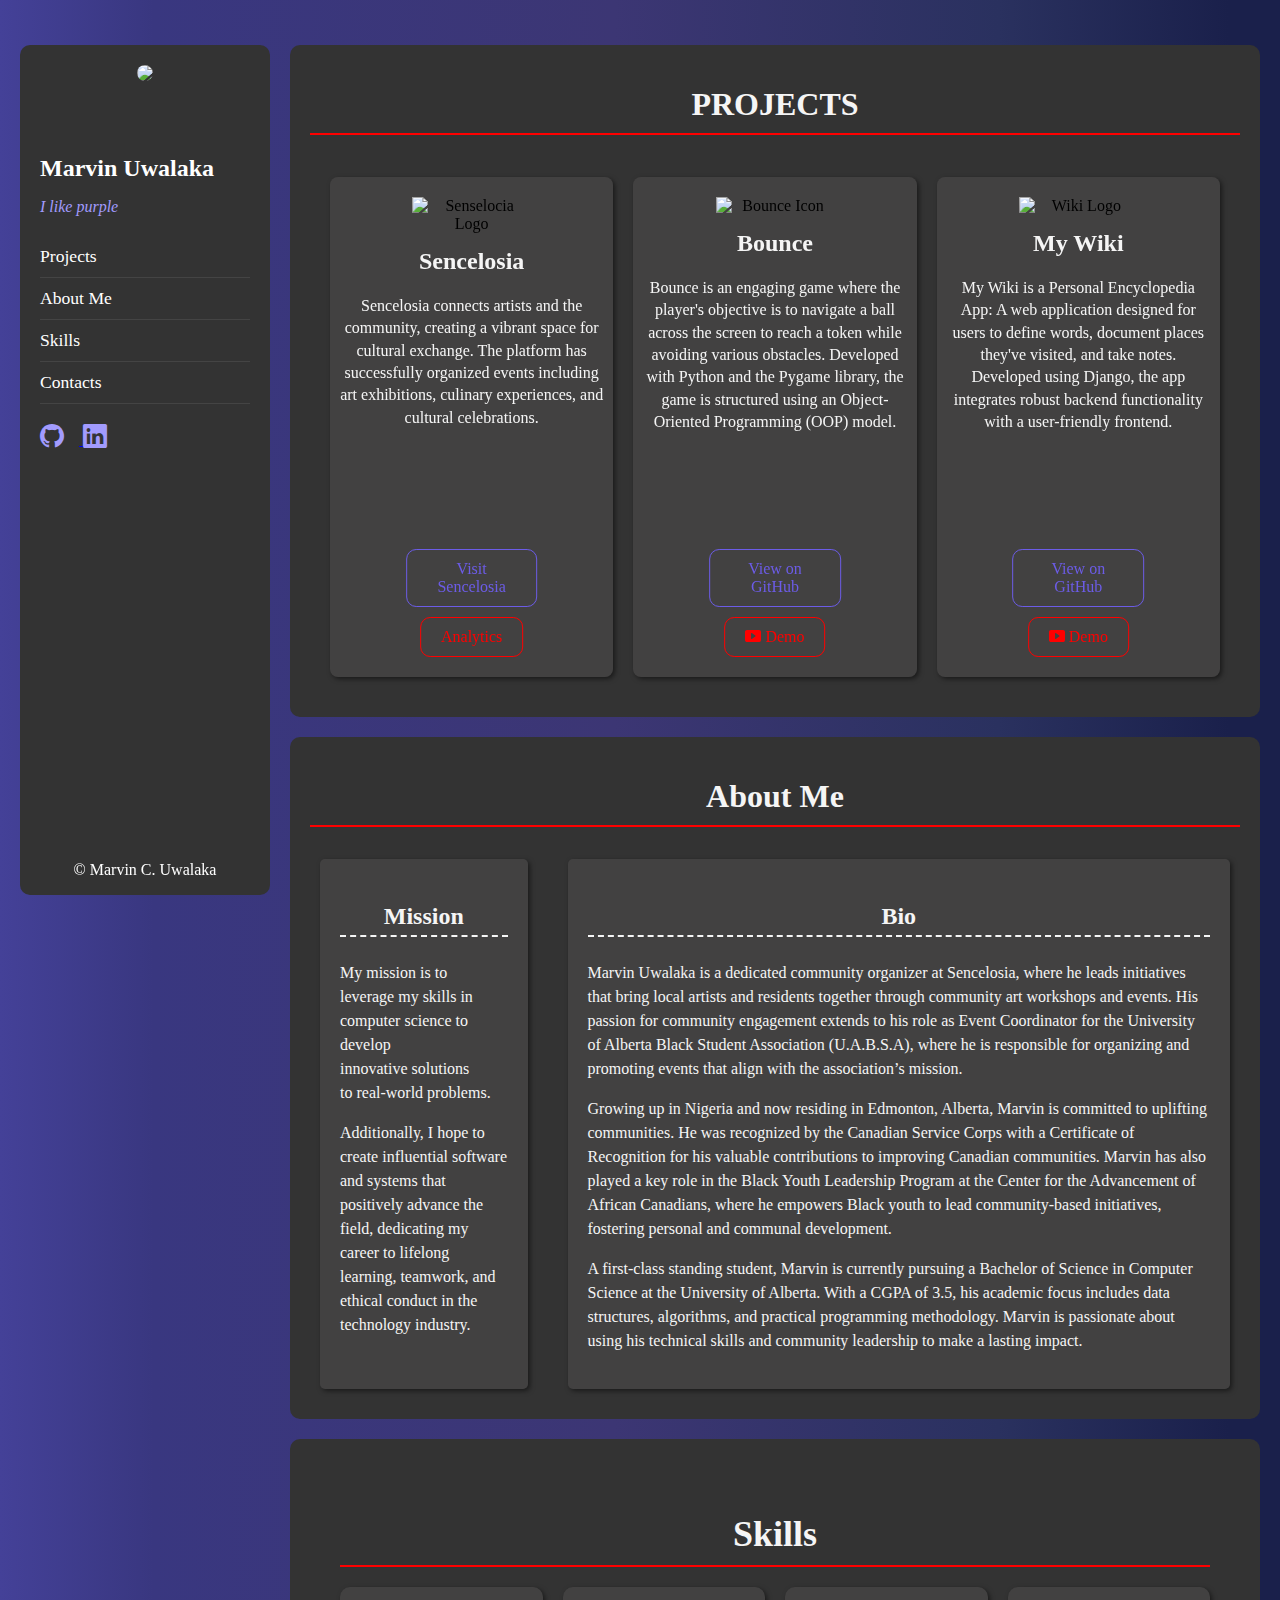
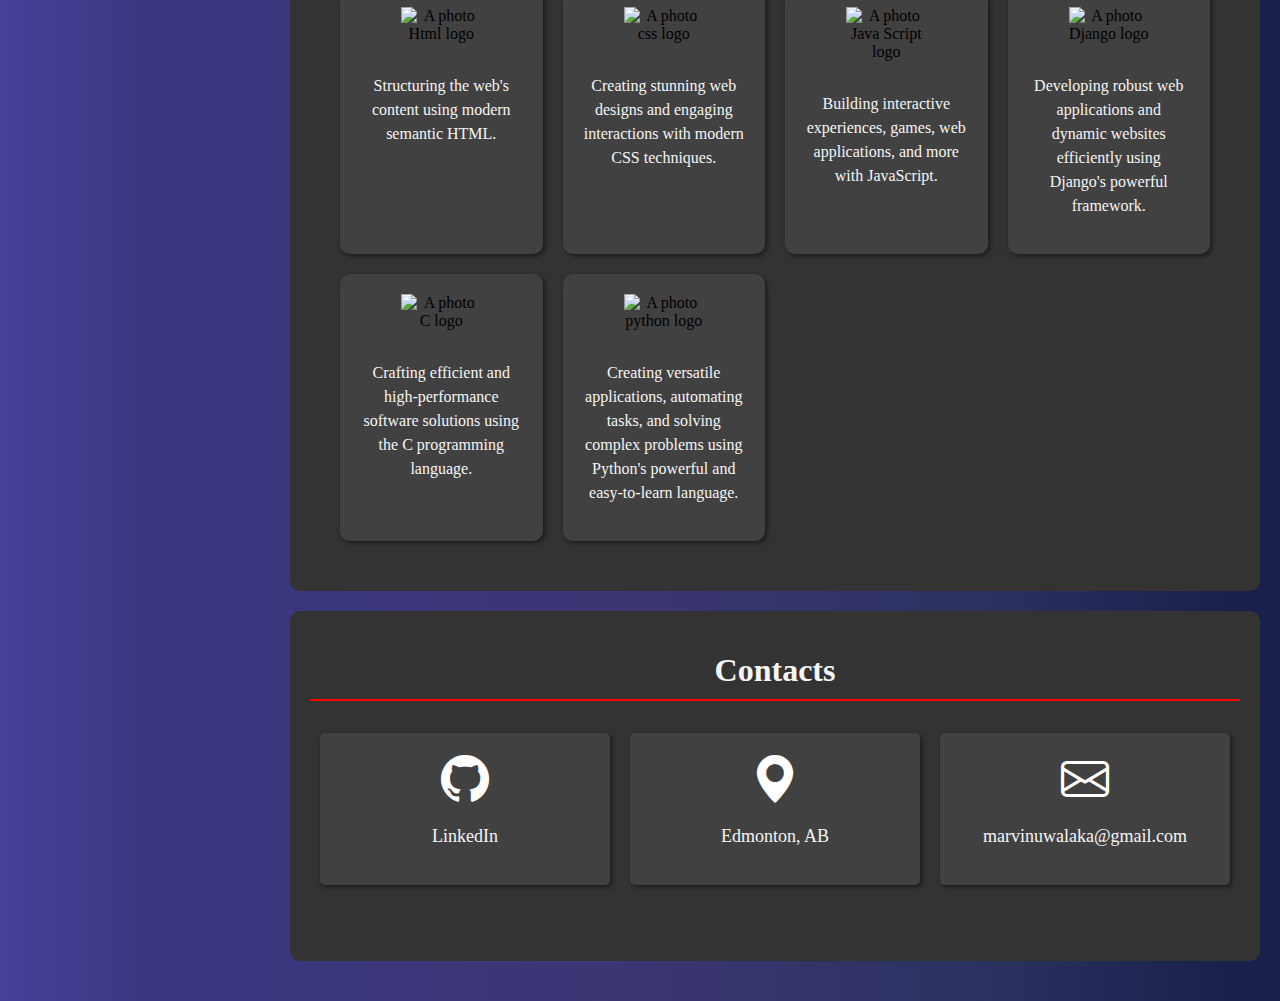
==== index.html @ 14aa169b "linked in number and links" ====
<!DOCTYPE html>
<html lang="en">

<head>
    <meta charset="utf-8">
    <meta name="viewport" content="width=device-width, initial-scale=1.0">
    <link rel="stylesheet" href="change.css">
    <link rel="stylesheet" href="https://cdn.jsdelivr.net/npm/bootstrap-icons@1.11.3/font/bootstrap-icons.min.css">
    <title>Marvin</title>
</head>

<body>
    <div class ="hidden"></div>
    <div class="grid-container">
        <!-- Sidebar -->
        <nav class="marvin sidebar">
            <div class="pp container">
                <img src="pp.jpeg"  class="profile photo"><br><br>
                <h4><b>Marvin Uwalaka</b></h4>
                <p class="purple">I like purple</p>
            </div>
            <div class="page guide">
                <a href="#Projects">Projects</a>
                <a href="#AboutMe">About Me</a>
                <a href="#skills">Skills</a>
                <a href="#contacts">Contacts</a>
            </div>

            <div class="social links">
                <a href="https://github.com/Sauceg" class="icon-link" title="GitHub">
                    <i class="bi bi-github"></i>
                </a>
                <a href="https://www.linkedin.com/in/marvin-uwalaka-99a7b5239" class="icon-link" target="_blank" title="LinkedIn">
                    <i class="bi bi-linkedin"></i>
                </a>
            </div>

            <div class = "cc">
                <p> © Marvin C. Uwalaka</p>
            </div>
        </nav>

        <!-- Main Content -->
        <div class="main-content">
            <section id="Projects">
                <h1><b>PROJECTS</b></h1>
              <!-- <div class="Projects filter">
                    <span>Sort By:</span>
                    <button class="w3-button w3-black">ALL</button>
                    <button class="w3-button w3-white"><i class="fa fa-diamond w3-margin-right"></i>JS</button>
                    <button class="w3-button w3-white w3-hide-small"><i class="fa fa-photo w3-margin-right"></i>Python</button>
                    <button class="w3-button w3-white w3-hide-small"><i class="fa fa-map-pin w3-margin-right"></i>Interactive</button>
                    <button class="w3-button w3-white w3-hide-small"><i class="fa fa-map-pin w3-margin-right"></i>HTML</button>
                    <button class="w3-button w3-white w3-hide-small"><i class="fa fa-map-pin w3-margin-right"></i>CSS</button>
                    <button class="w3-button w3-white w3-hide-small"><i class="fa fa-map-pin w3-margin-right"></i>Games</button>
                </div--> 
                <div class="projects container">
                    <div class="project sencelocia">
                      <img src="fotor-20240302135713.png" title="Senselocia Logo" alt="Senselocia Logo">
                      <h2>Sencelosia</h2>
                      <p> Sencelosia connects artists and the community, creating a vibrant space for cultural exchange. The platform has successfully organized events including art exhibitions, culinary experiences, and cultural celebrations.</p>
                      <div class="project-buttons"> 
                        <a href="https://www.sencelosia.ca/" class="github">Visit Sencelosia</a>
                        <a href="sencelosiaAnalytics.html" class="demo" title ="Senselosia Analytics(weekly updates)">Analytics</a>
                    </div>

                    </div>
                    <div class="project Bounce">
                        <img src="Bounce_icon.png" title="Bounce icon" alt="Bounce Icon">
                        <h2>Bounce</h2> 
                        <p>Bounce is an engaging game where the player's objective is to navigate a ball across the screen to reach a token while avoiding various obstacles. Developed with Python and the Pygame library, the game is structured using an Object-Oriented Programming (OOP) model.
                        </p>
                      <div class="project-buttons"> 
                          <a href="https://github.com/Sauceg/bounce" class="github">View on GitHub</a>
                          <a href="bounceDemo.html" class="demo"><i class="bi bi-play-btn-fill"></i> Demo</a>
                      </div>    

                    </div>

                    <div class="project wiki">
                        <img src="2.png" title="Wiki Logo" alt="Wiki Logo">
                        <h2>My Wiki </h2> 
                        <p> My Wiki is a Personal Encyclopedia App: A web application designed for users to define words, document places they've visited, and take notes. Developed using Django, the app integrates robust backend functionality with a user-friendly frontend.
                        </p>
                        <div class="project-buttons"> 
                          <a href="https://github.com/Sauceg/wiki" class="github ">View on GitHub</a>
                          <a href="wikiDemo.html" class="demo"><i class="bi bi-play-btn-fill"></i> Demo</a>
                        </div>
                    </div>
                </div>
            </section>
            <section id="AboutMe">
                <h1><b>About Me</b></h1>
                <div class = "aboutcontainer">
                    <div class="mission">
                        <h3>Mission</h3>
                        <p>
                            My mission is to leverage my skills in computer science to develop innovative solutions to real-world problems. 
                        </p>
                        <p>
                            Additionally, I hope to create influential software and systems that positively advance the field, dedicating my career to lifelong learning, teamwork, and ethical conduct in the technology industry.
                        </p>
                    </div>
                    <div class= "bio">
                        <h3>Bio</h3>
                        <p>
                            Marvin Uwalaka is a dedicated community organizer at Sencelosia, where he leads initiatives that bring local artists and residents together through community art workshops and events. His passion for community engagement extends to his role as Event Coordinator for the University of Alberta Black Student Association (U.A.B.S.A), where he is responsible for organizing and promoting events that align with the association’s mission.
                        </p>
                        <p>
                            Growing up in Nigeria and now residing in Edmonton, Alberta, Marvin is committed to uplifting communities. He was recognized by the Canadian Service Corps with a Certificate of Recognition for his valuable contributions to improving Canadian communities. Marvin has also played a key role in the Black Youth Leadership Program at the Center for the Advancement of African Canadians, where he empowers Black youth to lead community-based initiatives, fostering personal and communal development.
                        </p>
                        <p> 
                            A first-class standing student, Marvin is currently pursuing a Bachelor of Science in Computer Science at the University of Alberta. With a CGPA of 3.5, his academic focus includes data structures, algorithms, and practical programming methodology. Marvin is passionate about using his technical skills and community leadership to make a lasting impact.
                        </p>
                    </div>
                    
                </div>
            </section>
            <section id="skills">
                <h1>Skills</h1>
                <div class = "skills imgs"> 
                    <div>
                        <img src ="Html.png" title="css" alt =" A photo Html logo"> 
                        <p>Structuring the web's content using modern semantic HTML.</p>
                    </div>
                    <div>
                        <img src ="css.png" title="css" alt =" A photo css logo"> 
                        <p>Creating stunning web designs and engaging interactions with modern CSS techniques.</p>
                    </div> 
                    <div>
                        <img src ="Java.png" title="css" alt =" A photo Java Script logo"> 
                        <p>Building interactive experiences, games, web applications, and more with JavaScript.</p>
                    </div>
                    <div>
                        <img src ="django-logo-negative.png" title="css" alt =" A photo Django logo"> 
                        <p>Developing robust web applications and dynamic websites efficiently using Django's powerful framework.</p>
                    </div>
                    <div>
                        <img src ="C.png" title="css" alt =" A photo C logo"> 
                        <p>Crafting efficient and high-performance software solutions using the C programming language.</p>
                    </div>
                    <div>
                        <img src ="python.png" title="css" alt =" A photo python logo"> 
                        <p>Creating versatile applications, automating tasks, and solving complex problems using Python's powerful and easy-to-learn language.</p>
                    </div>
                </div>
            </section>


            <section id="contacts">
                <h1>Contacts</h1>
                <div class ="contact-grid"> 
                        <a  href="https://www.linkedin.com/in/marvin-uwalaka-99a7b5239">
                            <i class="bi bi-github"></i>
                         <p>LinkedIn</P>
                        </a>
              
             
                        <a href ="https://en.wikipedia.org/wiki/Edmonton">
                            <i class="bi bi-geo-alt-fill"></i>
                            <p>Edmonton, AB</p>
                        </a>
                    
    
                        <a href="mailto:marvinuwalaka@gmail.com">
                            <i class="bi bi-envelope"></i>
                            <P>marvinuwalaka@gmail.com</P>
                        </a>
                </div>
            </section>


        </div>
    </div>

    <footer></footer>
</body>
</html>
---- change.css ----
html, body {
    height: 100%; /* Ensure html and body are full height */
    margin: 0;    /* Remove default margin */
    background: rgb(68,65,152);
    background: linear-gradient(90deg, rgba(68,65,152,1) 0%, rgba(57,55,128,1) 12%, rgba(60,54,116,1) 48%, rgba(42,49,95,1) 78%, rgba(26,32,75,1) 96%);
    }


.hidden{
    position: sticky;
    background: rgb(68,65,152);
    background: linear-gradient(90deg, rgba(68,65,152,1) 0%, rgba(57,55,128,1) 12%, rgba(60,54,116,1) 48%, rgba(42,49,95,1) 78%, rgba(26,32,75,1) 96%);
    width: 100%;
    top: 0;
    z-index: 5;
    height: 25px;
    }
/* General container styles */
.grid-container {
    display: grid;
    grid-template-columns: 250px 1fr; /* Sidebar 250px wide, main content takes up remaining space */
    grid-gap: 20px;                   /* Space between sidebar and main content */
    padding: 20px;
    /* Remove default margin */
    min-height: 100vh;                /* Ensure the container covers the full height of the viewport */
    }
.main-content h1{
    font-size: 2em; /* Adjust the font size as needed */
    font-weight: bold; /* Make the text bold */
    color: whitesmoke; 
    border-bottom: 2px solid  red;
    text-align: center;   
    padding-bottom: 10px;     
    }
.main-content p{
    color: whitesmoke; 
    text-align: center;     
    }




/* Sidebar styles */
.marvin.sidebar {
    background-color: #333;           /* Dark background for the sidebar */
    color: #fff;                      /* White text color */
    padding: 20px;
    border-radius: 10px;              /* Rounded corners */
    height: 90vh;
    position: sticky;
    top: 25px;
    }

/* Profile picture in sidebar */
.profile.photo {
    width: 70%;                      /* Ensure profile image is responsive within the sidebar */
    border-radius: 50%;               /* Make the profile image circular */
    margin-bottom: 20px;              /* Space below the image */
    position: relative;
    left: 50%;
    transform: translate(-50%);
    }

nav .container{
    position: relative;
    }

nav .cc{
    position:absolute;
    bottom:0;
    left:50%;
    transform: translate(-50%);
    width:100%;
    }

.cc p{ 
    text-align: center;
}
/* Sidebar heading */
.marvin.sidebar h4 {
    font-size: 1.5rem;
    margin-bottom: 10px;
    }

/* Sidebar description */
.purple {
    color: #a29bfe;                   /* Light purple text */
    font-style: italic;
    margin-bottom: 20px;              /* Space below the description */
    }

/* Navigation links in sidebar */
.page.guide a {
    display: block;
    color: #fff;
    text-decoration: none;
    padding: 10px 0;
    font-size: 1.1rem;
    border-bottom: 1px solid #444;    /* Add a border below each link */
    transition: background-color 0.3s; /* Smooth transition for background color on hover */
    }

.page.guide a:hover {
    background-color: #444;           /* Darken the background on hover */
    }

/* Social media links in sidebar */
.links{
    padding-top: 20px;
}
.links i {
    font-size: 1.5rem;
    margin-right: 15px;               /* Space between icons */
    color: #a29bfe;                   /* Light purple color for icons */
    cursor: pointer;
    }

.links i:hover {
    color: #6c5ce7;                   /* Darker purple on hover */
    }

/* Main content styles */
.main-content section {
    padding: 20px;
    margin-bottom:20px;
    background-color: #333;           /* White background for the main content */
    border-radius: 10px;              /* Rounded corners */
    }

/* Styling for project buttons in the main content */
.Projects.filter button {
    margin-right: 10px;
    margin-bottom: 10px;
    padding: 10px 20px;
    border-radius: 5px;
    border: 1px solid #ccc;
    cursor: pointer;
    transition: background-color 0.3s, color 0.3s; /* Smooth transitions for color changes */
    }

.Projects.filter button:hover {
    background-color: #333;
    color: #fff;
    }



.projects.container {
    display: grid;
    grid-template-columns: repeat(auto-fit, minmax(200px, 1fr));
    grid-auto-rows: minmax(500px, 500px);
    gap: 20px; /* Adjust the spacing between grid items */
    padding: 20px;
    }


.project {
    background-color: #706d6d42; /* Optional: Add a background color to grid items */
    padding: 10px;
    text-align: center; /* Center align the content within each grid item */
    border-radius: 8px; /* Optional: Add rounded corners */
    box-shadow: 2px 2px 5px rgba(0, 0, 0, 0.5);
    transition: transform 0.3s ease;
    position: relative;
    }

.projects.container img {
    padding-top: 10px;
    width: 45%;
    height: auto;
    display: block;
    margin: 0 auto;
    }

.project:hover {
    transform: scale(0.95);
    }

.project h2 {
    font-size: 1.5em;
    margin-top: 15px;
    color: whitesmoke
    }

.project p {
    font-size: 1em;
    margin: 15px 0;
    color: whitesmoke;
    line-height: 1.4;
    }

.project-buttons{
    position:absolute;
    padding-bottom: 15px;
    bottom:0;
    left:50%;
    transform: translate(-50%);
    }

.project-buttons a {
    text-decoration: none;
    padding: 10px 20px; /* Added padding for a button-like appearance */
    display: inline-block; /* Make the links behave like buttons */
    margin: 5px; /* Space between the links */
    transition: background-color 0.3s ease, color 0.3s ease;
    }

.project-buttons .github {
    color: #6c5ce7;
    border: 1px solid #6c5ce7;
    border-radius: 10px;
    }

.project-buttons .demo {
    color: red;
    border: 1px solid red;
    border-radius: 10px;
    }

.project-buttons .github:hover {
    background-color: #6c5ce7;
    color: white; /* Change text color on hover */
    }

.project-buttons .demo:hover {
    background-color: red;
    color: white; /* Change text color on hover */
    }

#skills {
    padding: 50px;
    background-color:#333;
    text-align: center;
    }

#skills h1 {
    font-size: 36px;
    margin-bottom: 20px;
    color: whitesmoke;
    }

.skills, .aboutcontainer {
    display: grid;
    grid-template-columns: repeat(auto-fit, minmax(200px, 1fr));
    gap: 20px;
    justify-items: center;
    }

.skills div {
    background-color:  #706d6d42;;
    border-radius: 10px;
    box-shadow: 2px 2px 5px rgba(0, 0, 0, 0.5);
    padding: 20px;
    text-align: center;
    transition: transform 0.3s ease-in-out;
    }

.skills div:hover {
    transform: translateY(-10px);
    }

.skills img {
    max-width: 80px;
    height: 80px; /* Ensures all images have the same height */
    margin-bottom: 15px;
    object-fit: contain; /* Ensures the image scales well without distortion */
    }

.skills p {
    font-size: 16px;
    color: whitesmoke;
    line-height: 1.5;
    }

.bio, .mission, .contact-grid a{
    background-color:  #706d6d42;;
    border-radius: 5px;
    box-shadow: 2px 2px 5px rgba(0, 0, 0, 0.5);
    padding: 20px;
    margin: 10px;
    color: whitesmoke;
    }
.bio p, .mission p{
    line-height: 1.5;
    text-align:left; 

}

.aboutcontainer {
    display: grid;
    grid-template-columns: 1fr 3fr;
    justify-items: center;
    }

.bio h3 , .mission h3{
    text-align:center; 
    font-size: 1.5em;
    padding-bottom: 5px;
    border-bottom: 2px dashed whitesmoke;
    }


#contacts h3{
    text-align: center;
    color: whitesmoke;

    }

.contact-grid {
    display: grid;
    grid-template-columns: repeat(auto-fit, minmax(200px, 1fr));
    margin-bottom: 5%;
    transition: background-color 0.7s;
    }

.contact-grid i{
    color: white;
    font-size: 3em;
    }
.contact-grid p{
    font-size: 2vb;
    }
.contact-grid a{
    text-align: center;
    text-decoration: none;
}

.contact-grid a:hover{
    background-color:#6c5ce7;
    transform: scale(1.05);
    }


/* Responsive design: Stack sidebar and main content on smaller screens */
@media (max-width: 768px) {
.grid-container {
    grid-template-columns: 1fr; /* Stack sidebar and main content vertically */
    }

.profile.photo {
    width: 20%;                      /* Ensure profile image is responsive within the sidebar */
    border-radius: 50%;               /* Make the profile image circular */
    margin-bottom: 20px;              /* Space below the image */
    position: relative;
    left: 50%;
    transform: translate(-50%);

    }

.marvin.sidebar {
    margin-bottom: 20px; /* Space below the sidebar when stacked */
    position: relative;
    }
.aboutcontainer {
    grid-template-columns: 1fr;
    }
.project-buttons a {
    text-decoration: none;
    padding: 5px 8px; /* Added padding for a button-like appearance */
    display: inline-block; /* Make the links behave like buttons */
    margin: 2px; /* Space between the links */
    transition: background-color 0.3s ease, color 0.3s ease;
    }
}
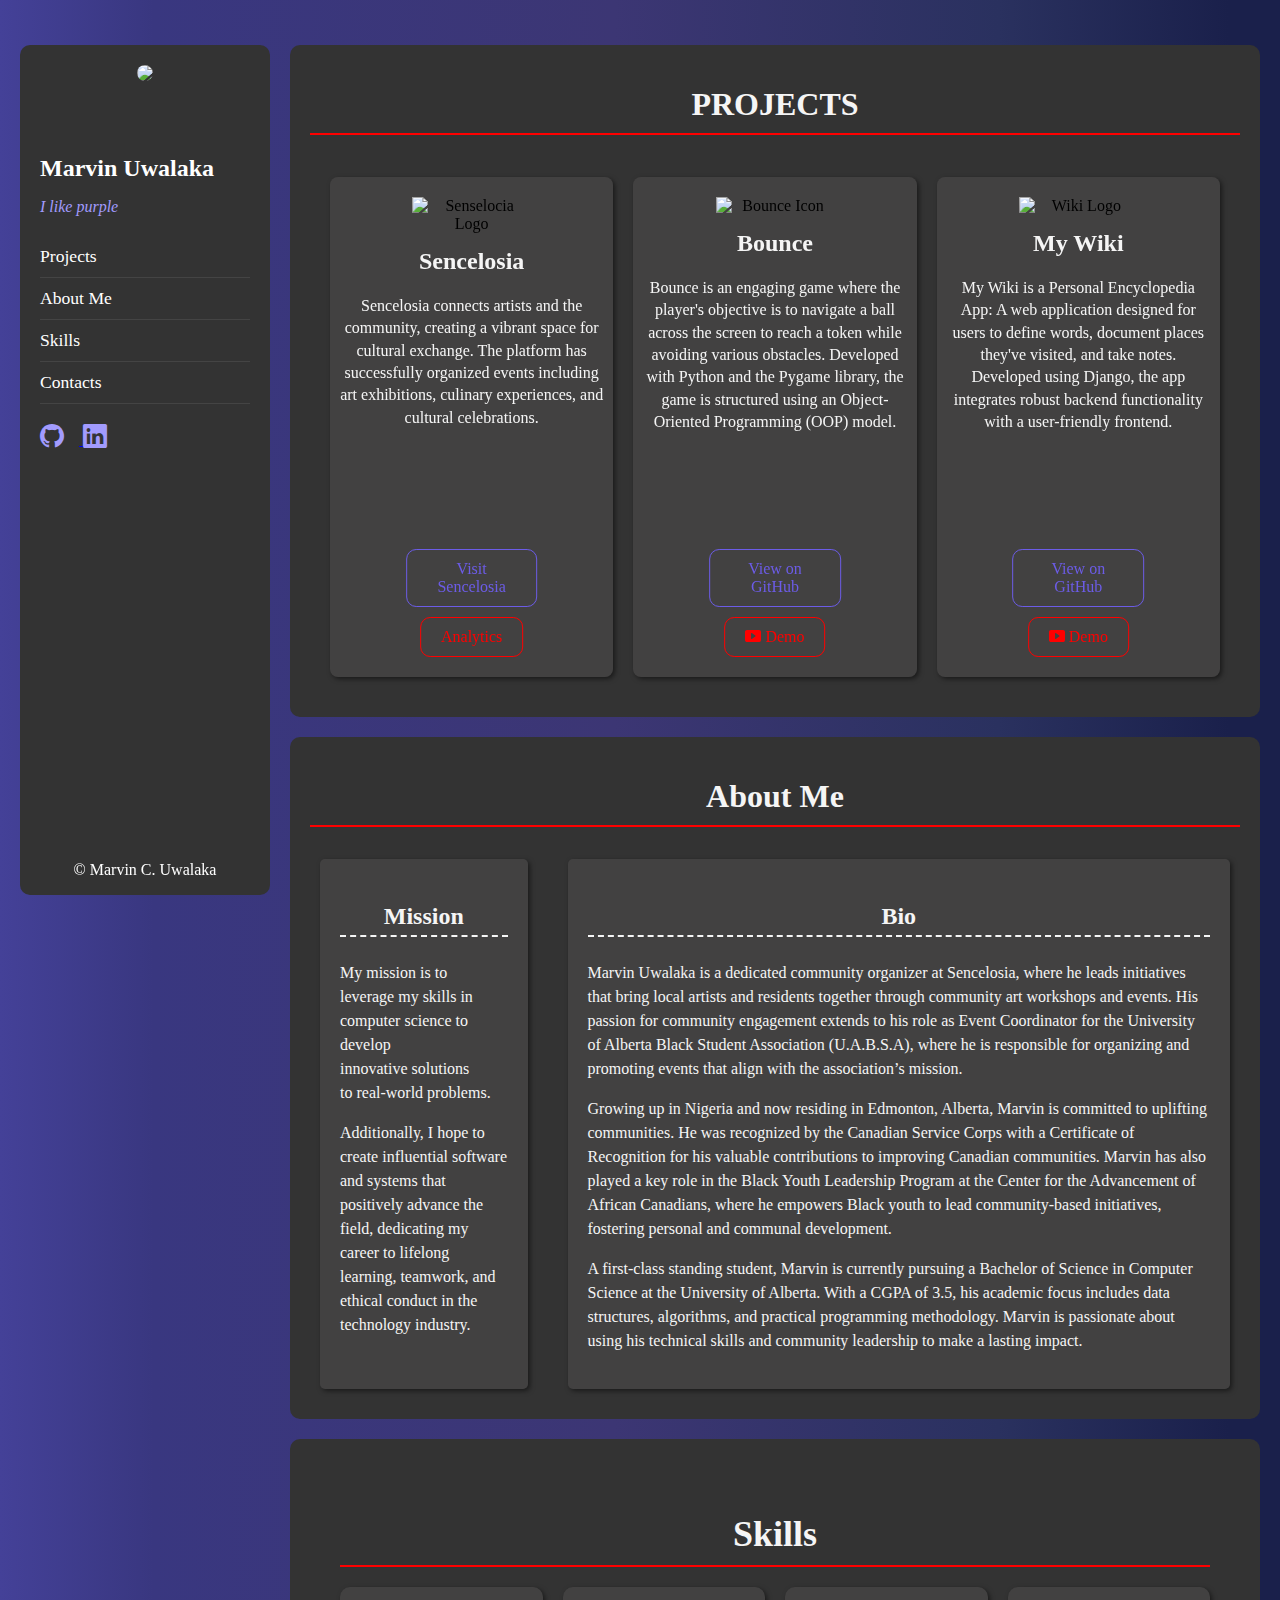
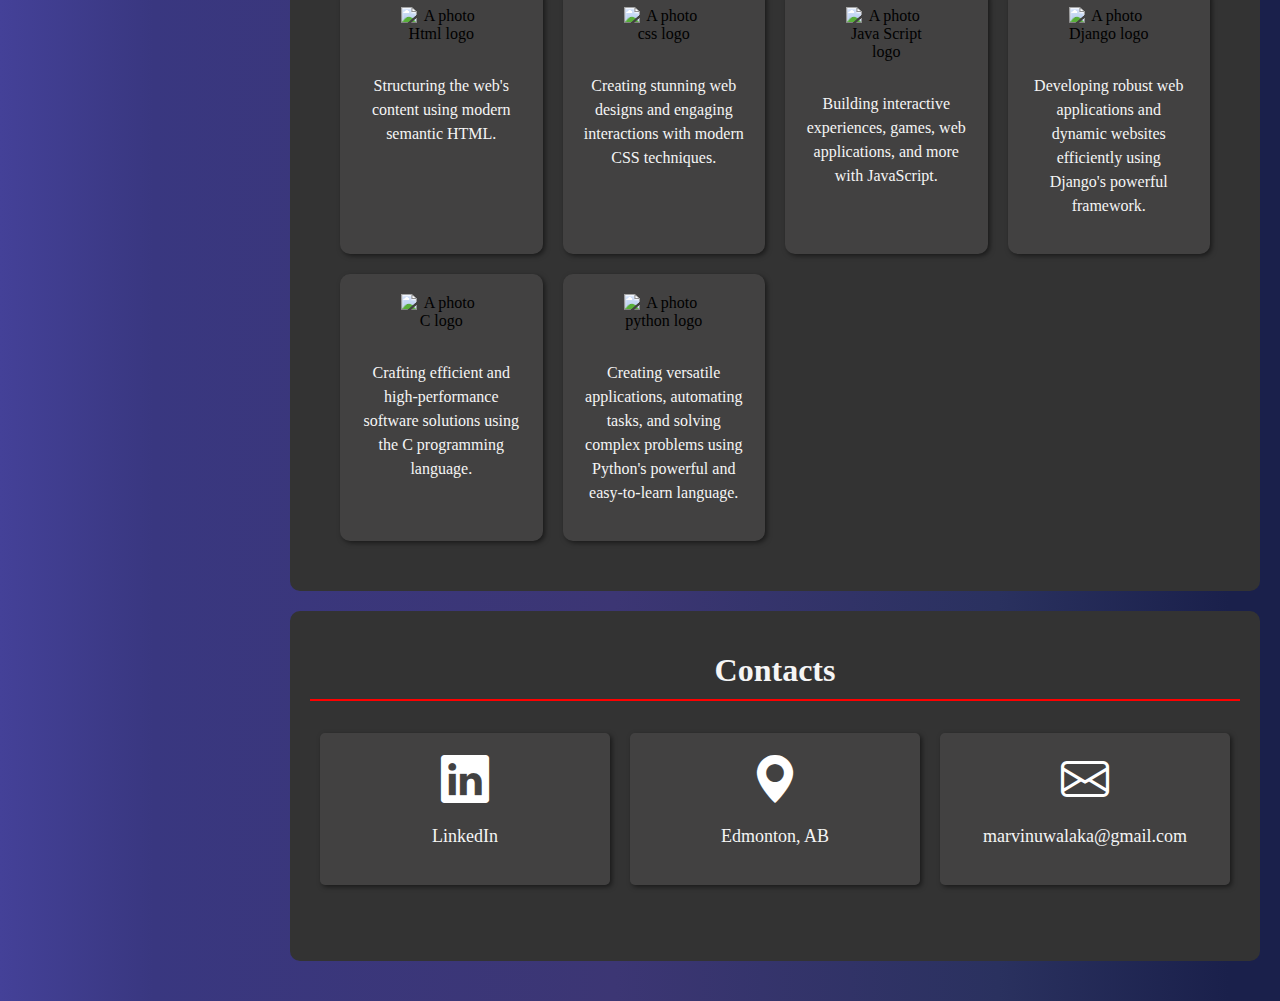
==== commit 2abbb8c0: "clean" ====
--- a/index.html
+++ b/index.html
@@ -12,7 +12,6 @@
 <body>
     <div class ="hidden"></div>
     <div class="grid-container">
-        <!-- Sidebar -->
         <nav class="marvin sidebar">
             <div class="pp container">
                 <img src="pp.jpeg"  class="profile photo"><br><br>
@@ -30,9 +29,10 @@
                 <a href="https://github.com/Sauceg" class="icon-link" title="GitHub">
                     <i class="bi bi-github"></i>
                 </a>
-                <a href="https://www.linkedin.com/in/marvin-uwalaka-99a7b5239" class="icon-link" target="_blank" title="LinkedIn">
+                <a href="https://www.linkedin.com/in/marvin-uwalaka-99a7b5239" class="icon-link"  title="LinkedIn">
                     <i class="bi bi-linkedin"></i>
                 </a>
+       
             </div>
 
             <div class = "cc">
@@ -40,7 +40,7 @@
             </div>
         </nav>
 
-        <!-- Main Content -->
+  
         <div class="main-content">
             <section id="Projects">
                 <h1><b>PROJECTS</b></h1>
@@ -151,7 +151,7 @@
                 <h1>Contacts</h1>
                 <div class ="contact-grid"> 
                         <a  href="https://www.linkedin.com/in/marvin-uwalaka-99a7b5239">
-                            <i class="bi bi-github"></i>
+                            <i class="bi bi-linkedin"></i>
                          <p>LinkedIn</P>
                         </a>
               
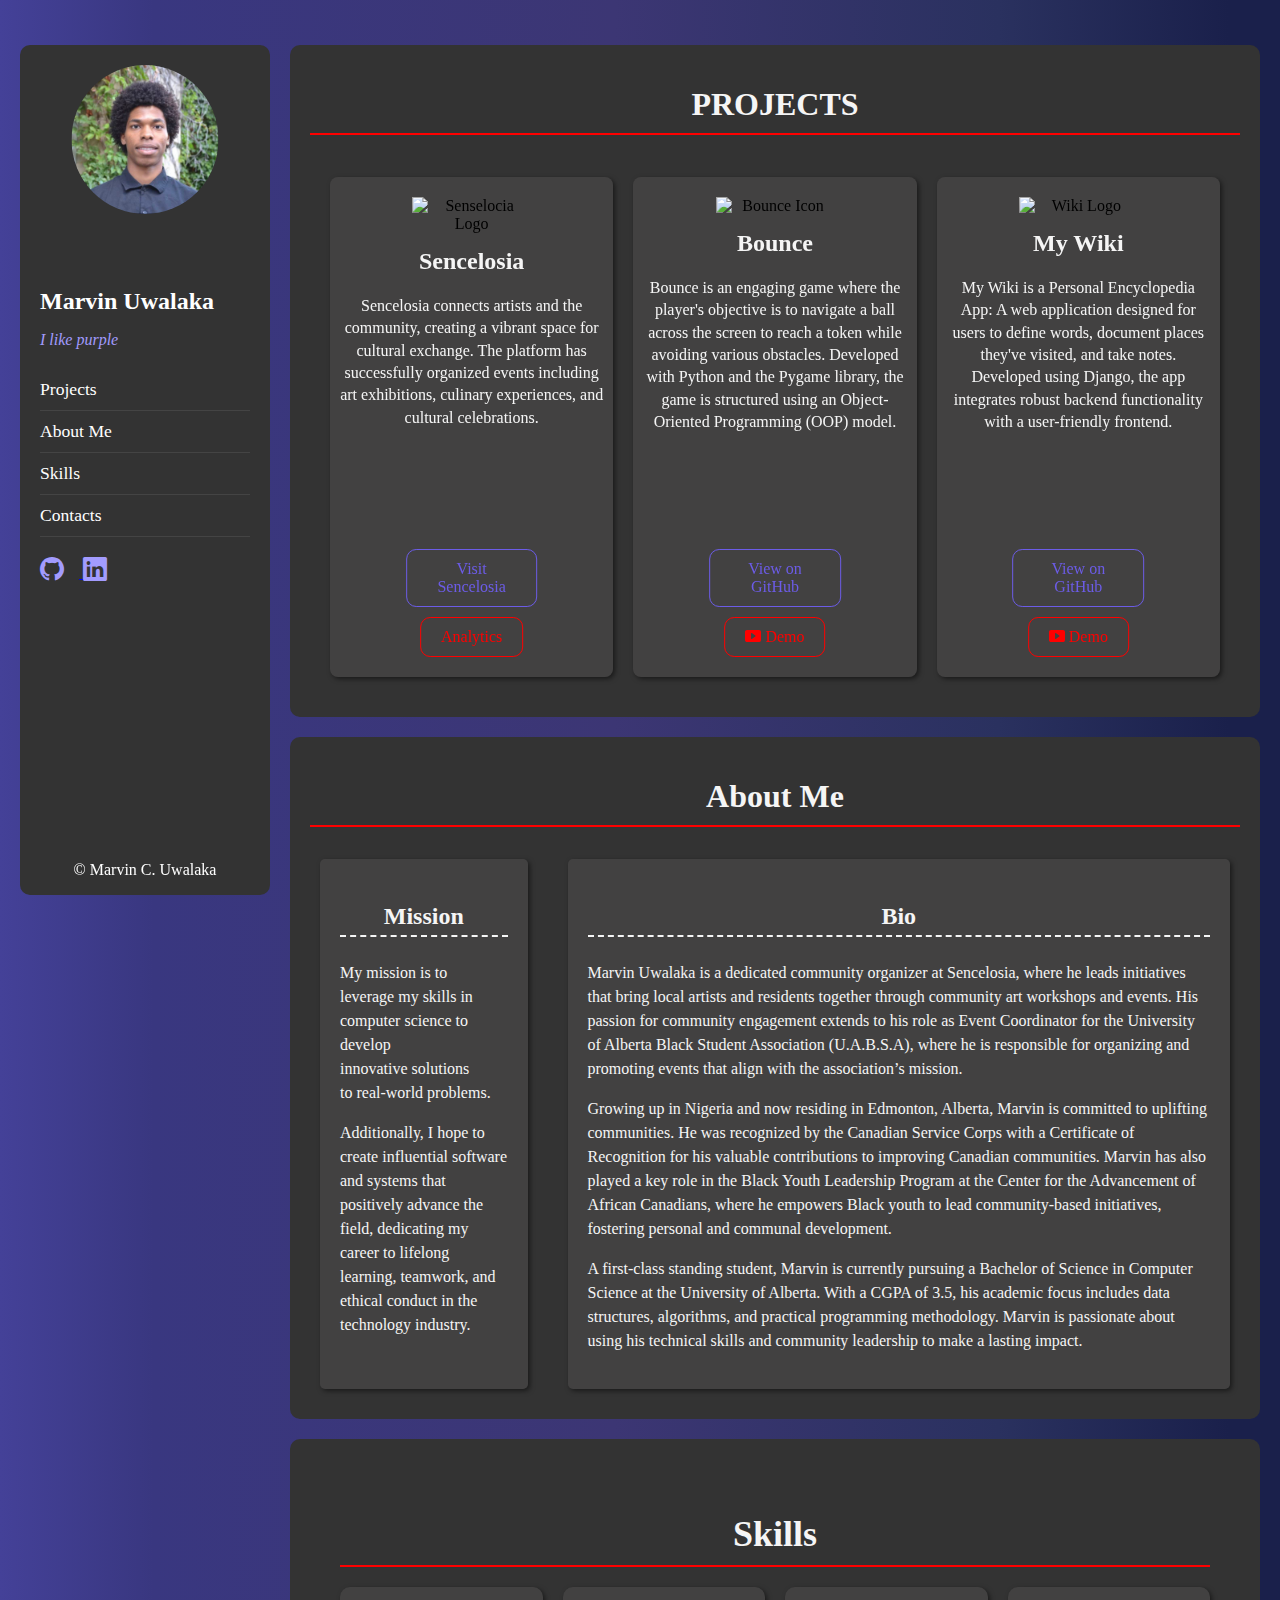
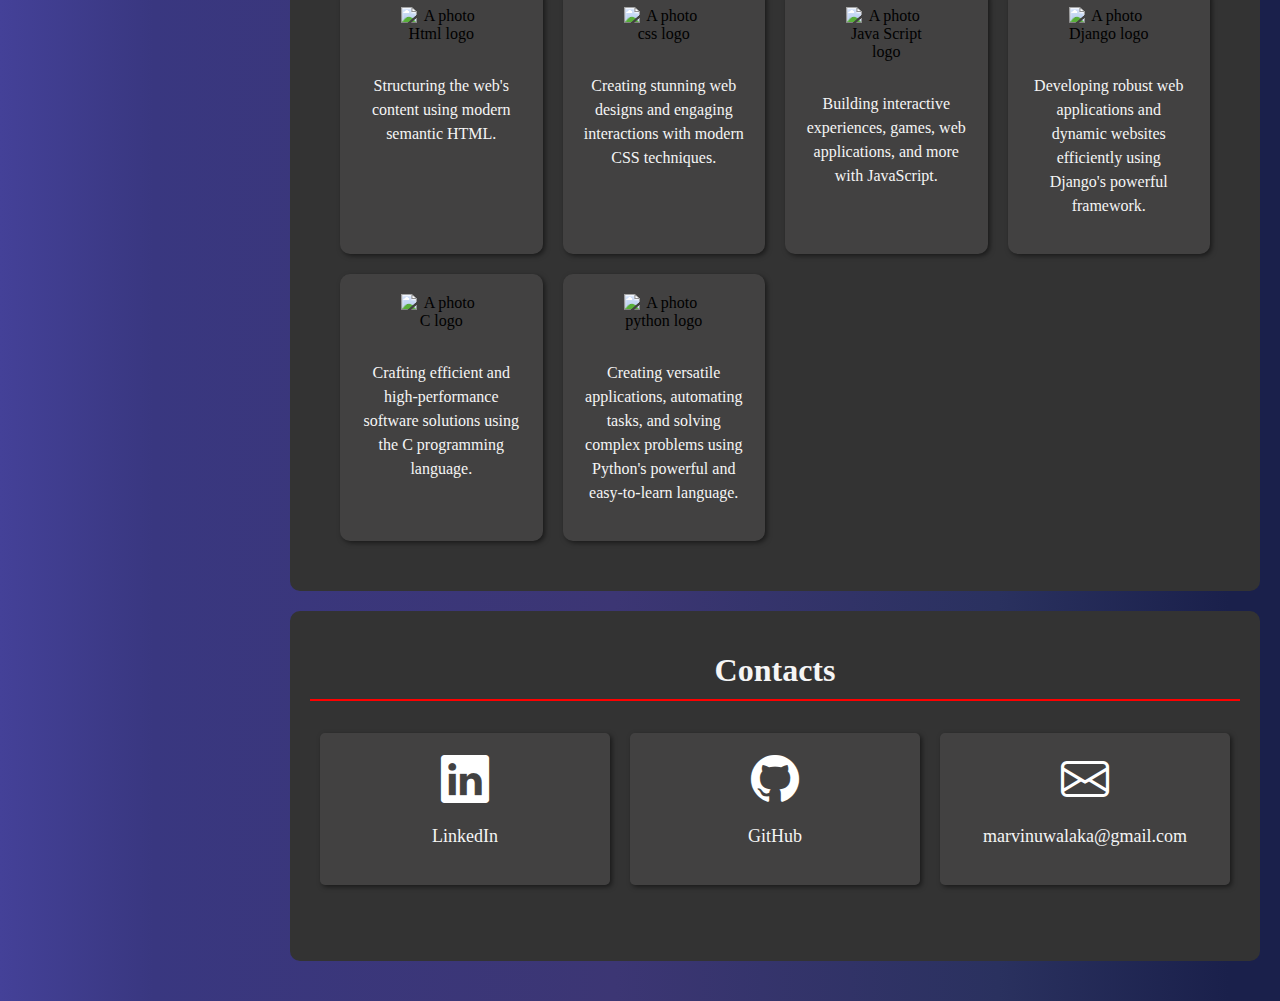
==== commit c26f8d48: "changed profile picture" ====
--- a/index.html
+++ b/index.html
@@ -14,7 +14,7 @@
     <div class="grid-container">
         <nav class="marvin sidebar">
             <div class="pp container">
-                <img src="pp.jpeg"  class="profile photo"><br><br>
+                <img src="New_Picture.jpg"  class="profile photo"><br><br>
                 <h4><b>Marvin Uwalaka</b></h4>
                 <p class="purple">I like purple</p>
             </div>
@@ -156,9 +156,9 @@
                         </a>
               
              
-                        <a href ="https://en.wikipedia.org/wiki/Edmonton">
-                            <i class="bi bi-geo-alt-fill"></i>
-                            <p>Edmonton, AB</p>
+                        <a href ="https://github.com/Sauceg">
+                            <i class="bi bi-github"></i>
+                            <p>GitHub</p>
                         </a>
                     
     
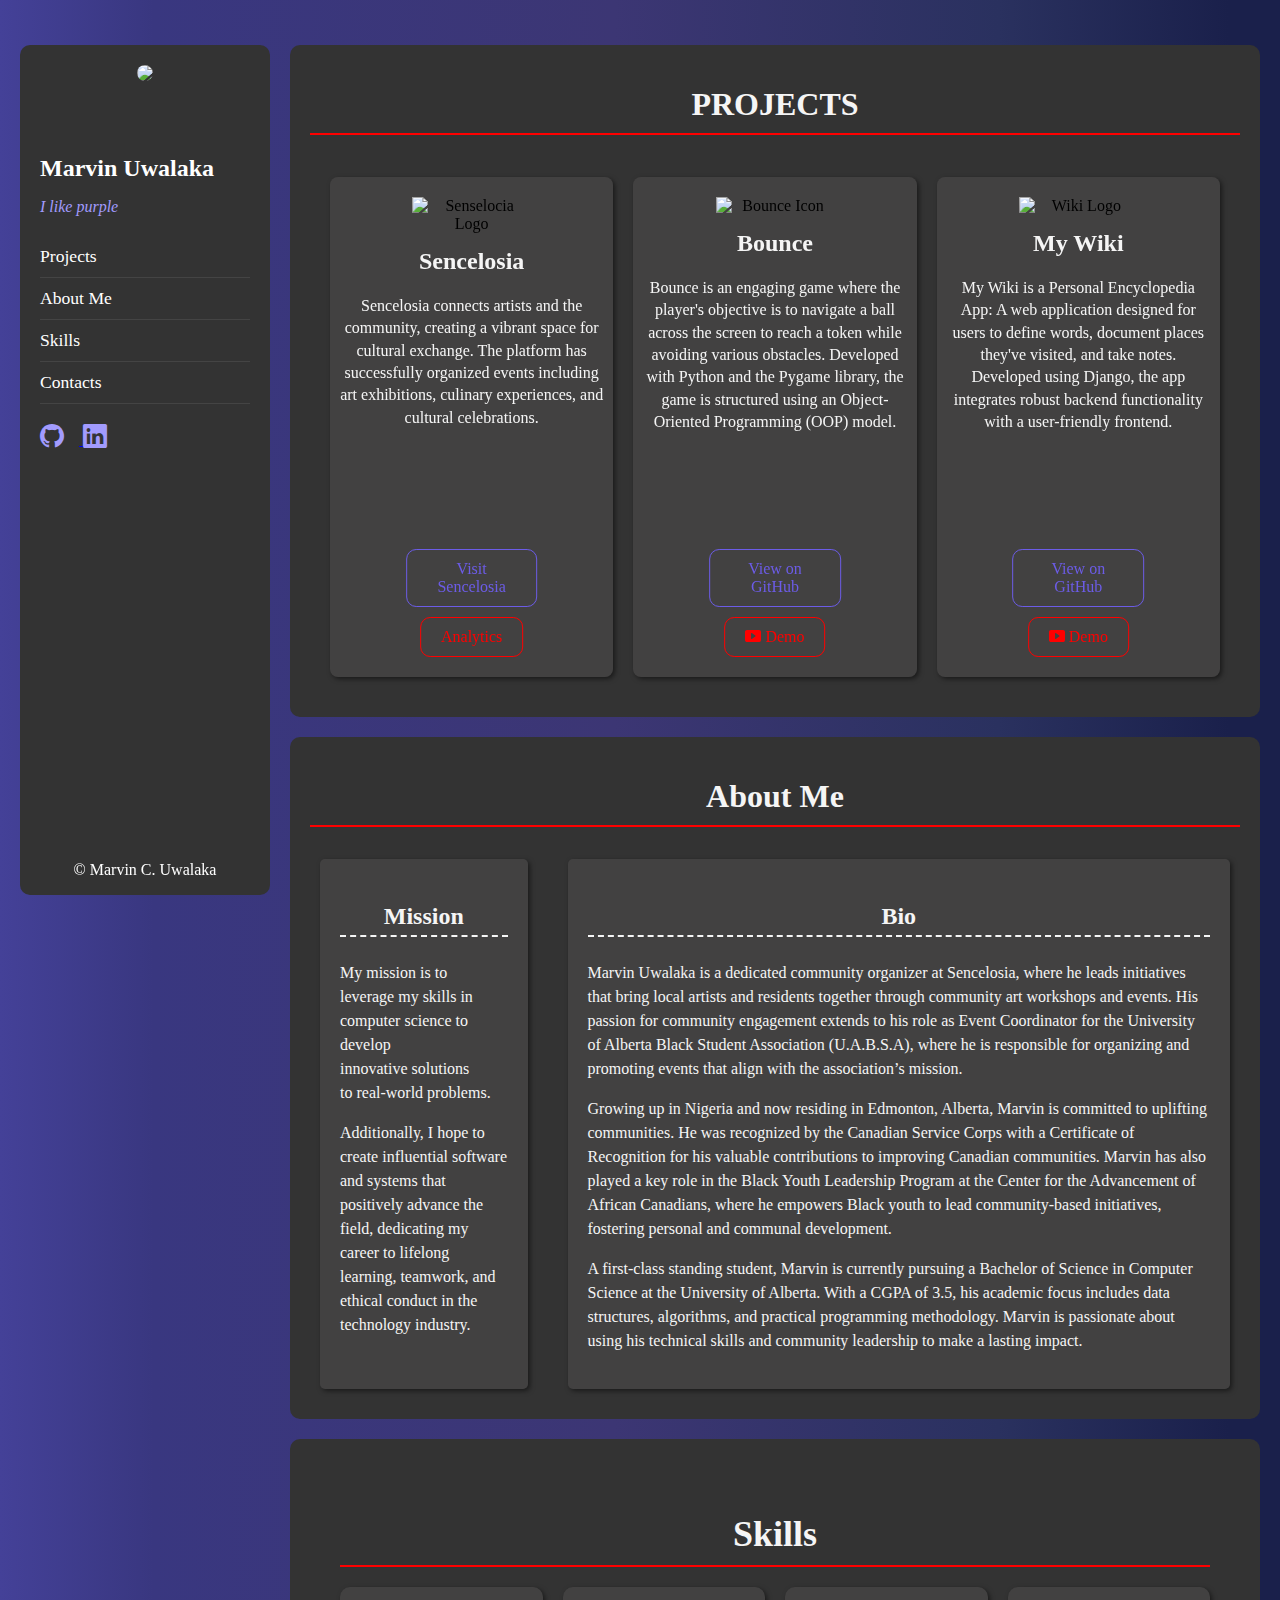
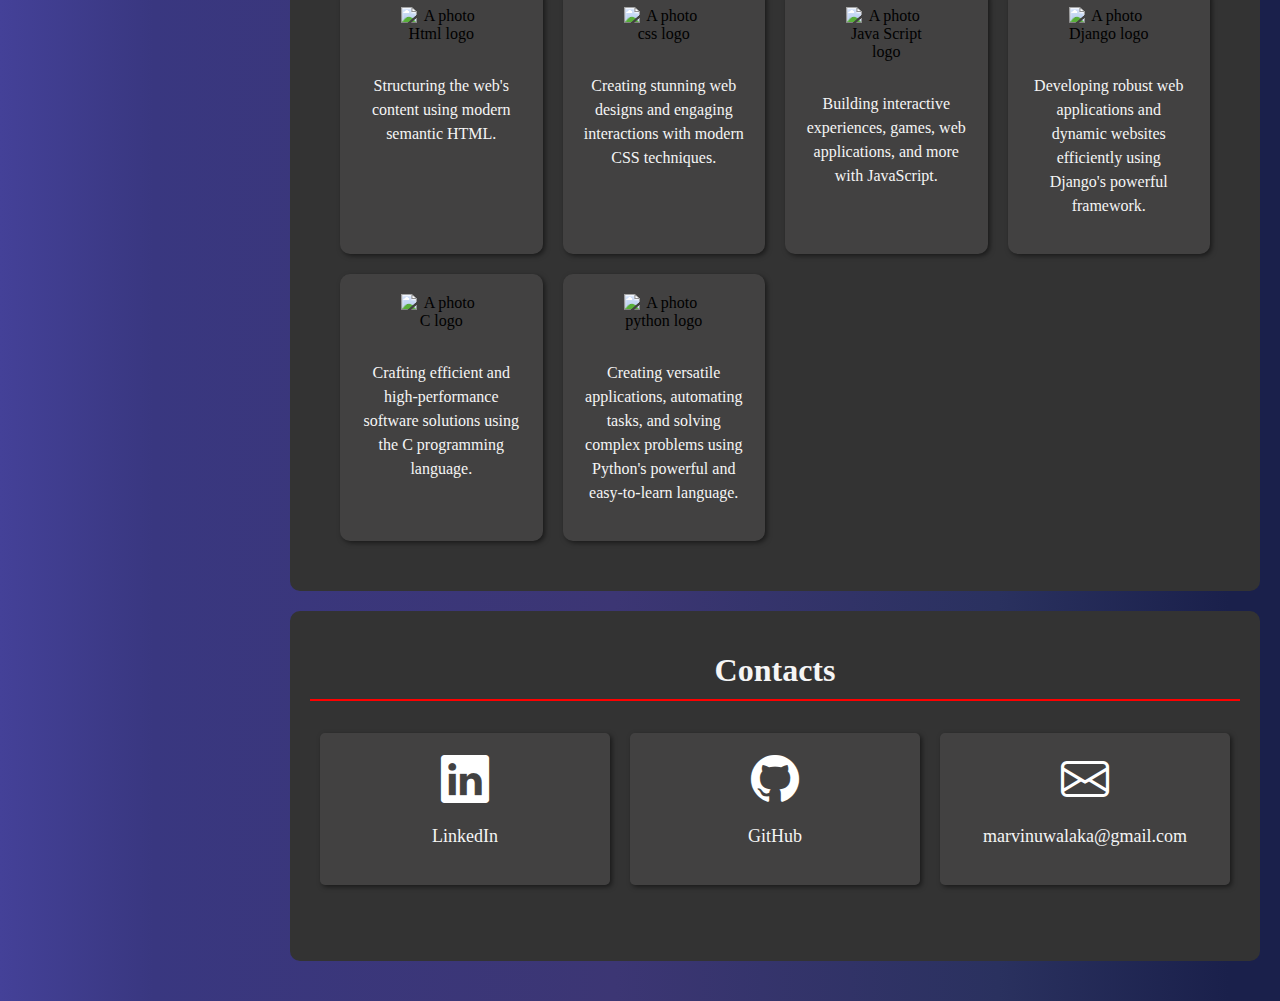
==== commit 44744fa4: "Update index.html" ====
--- a/index.html
+++ b/index.html
@@ -14,7 +14,7 @@
     <div class="grid-container">
         <nav class="marvin sidebar">
             <div class="pp container">
-                <img src="New_Picture.jpg"  class="profile photo"><br><br>
+                <img src="pp.jpg"  class="profile photo"><br><br>
                 <h4><b>Marvin Uwalaka</b></h4>
                 <p class="purple">I like purple</p>
             </div>
@@ -185,4 +185,4 @@
    
       
       
-      +      
